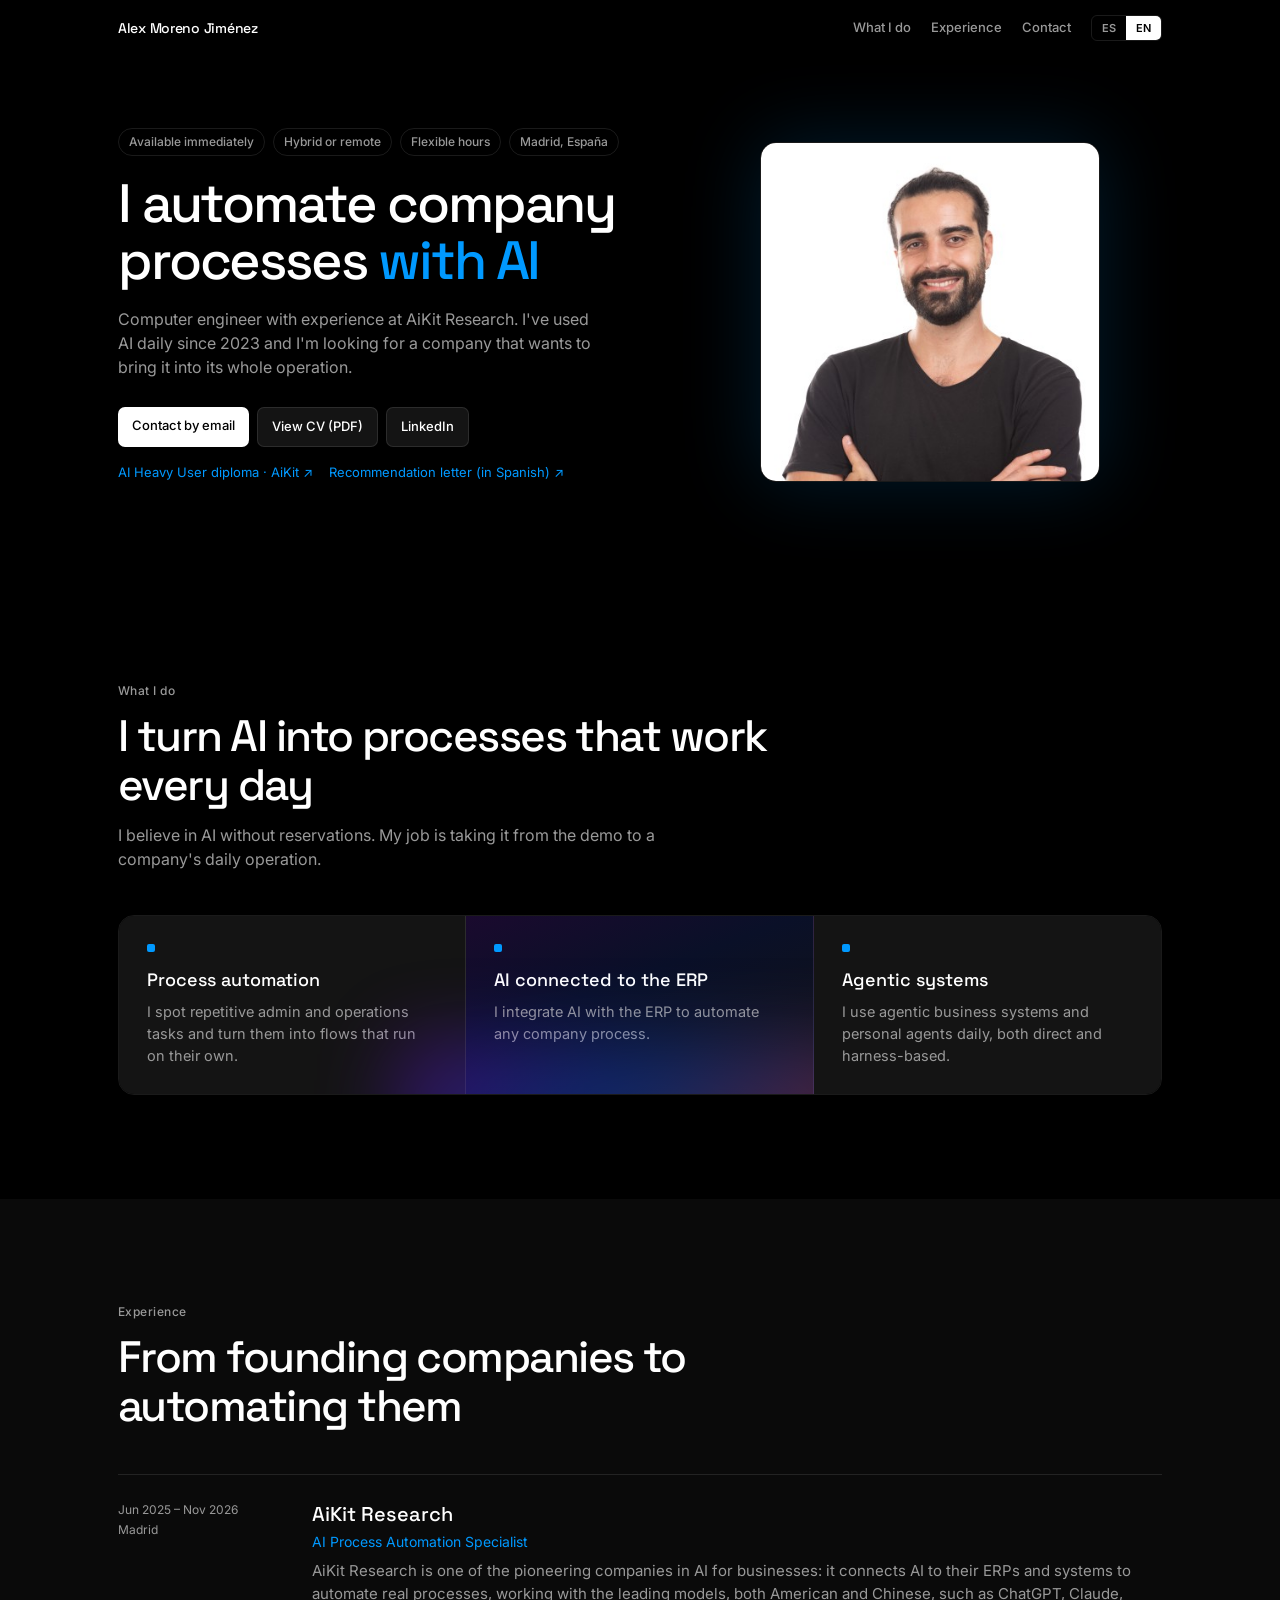
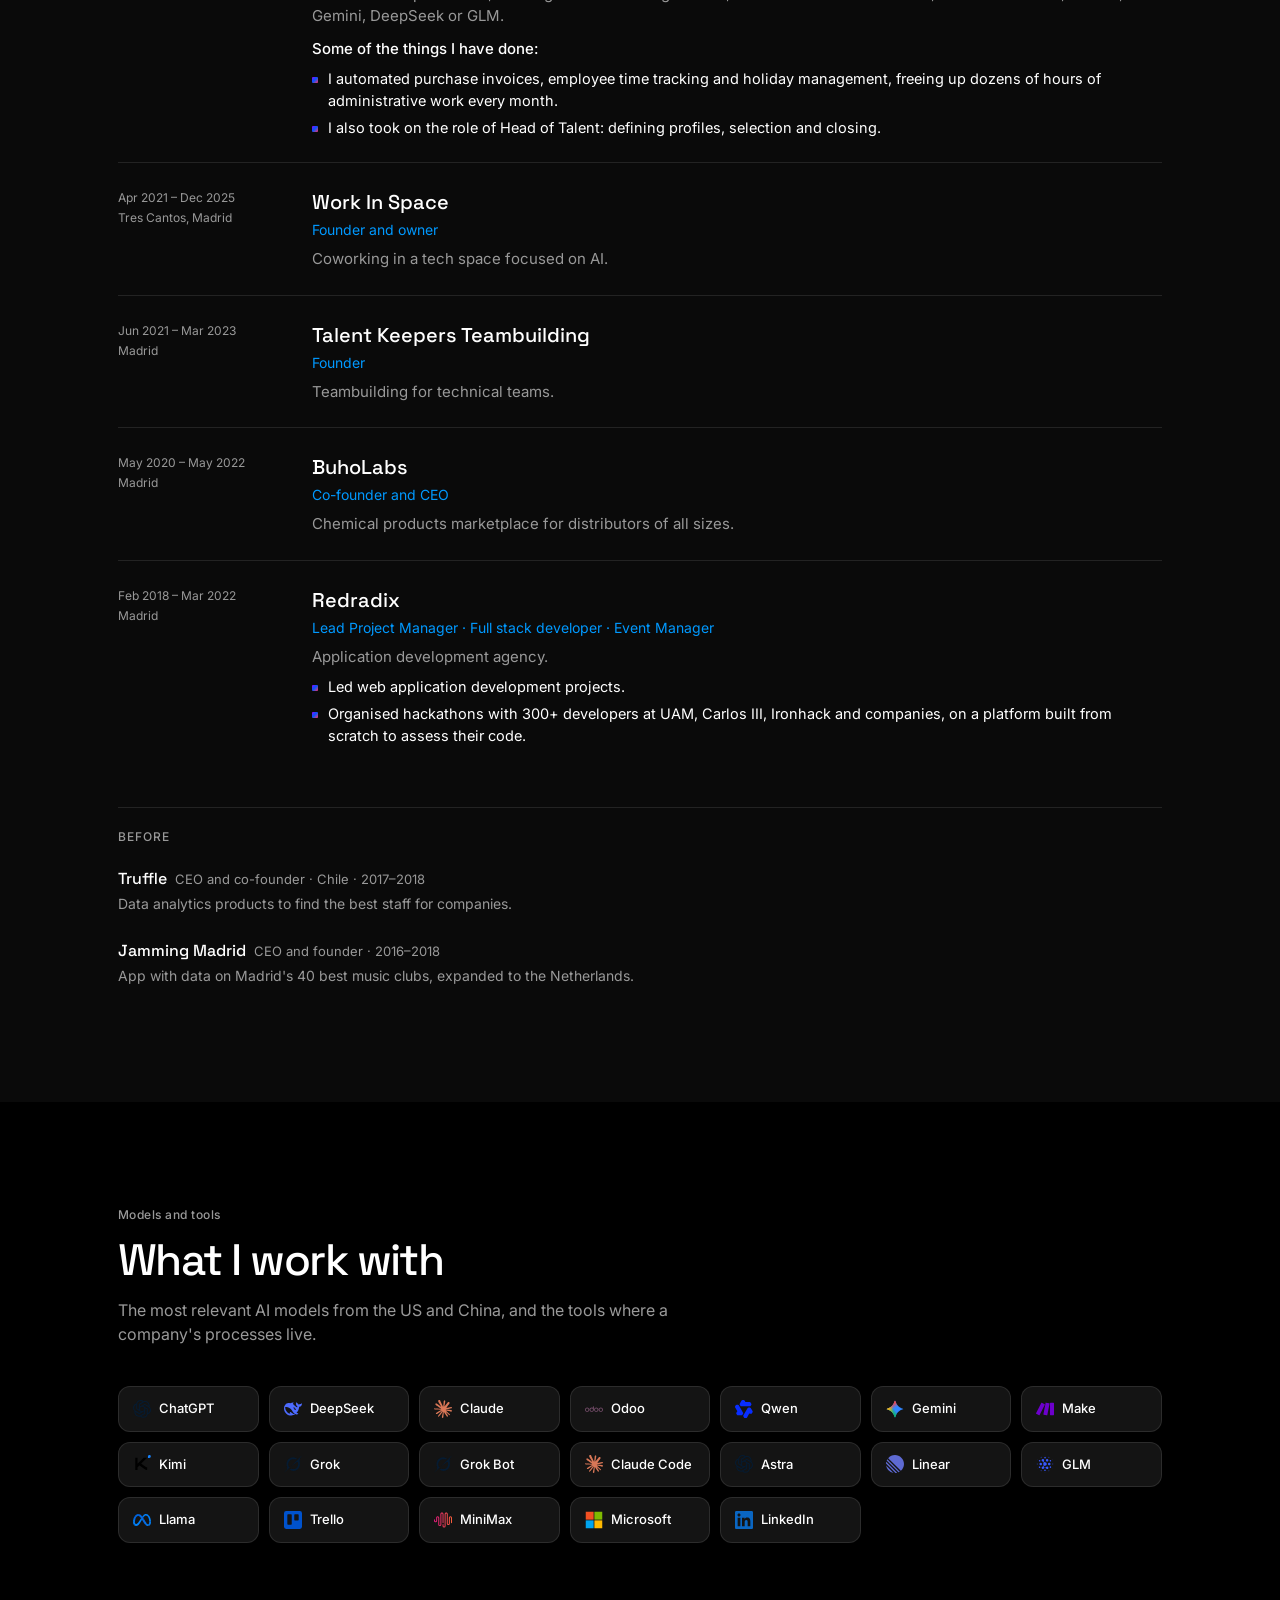
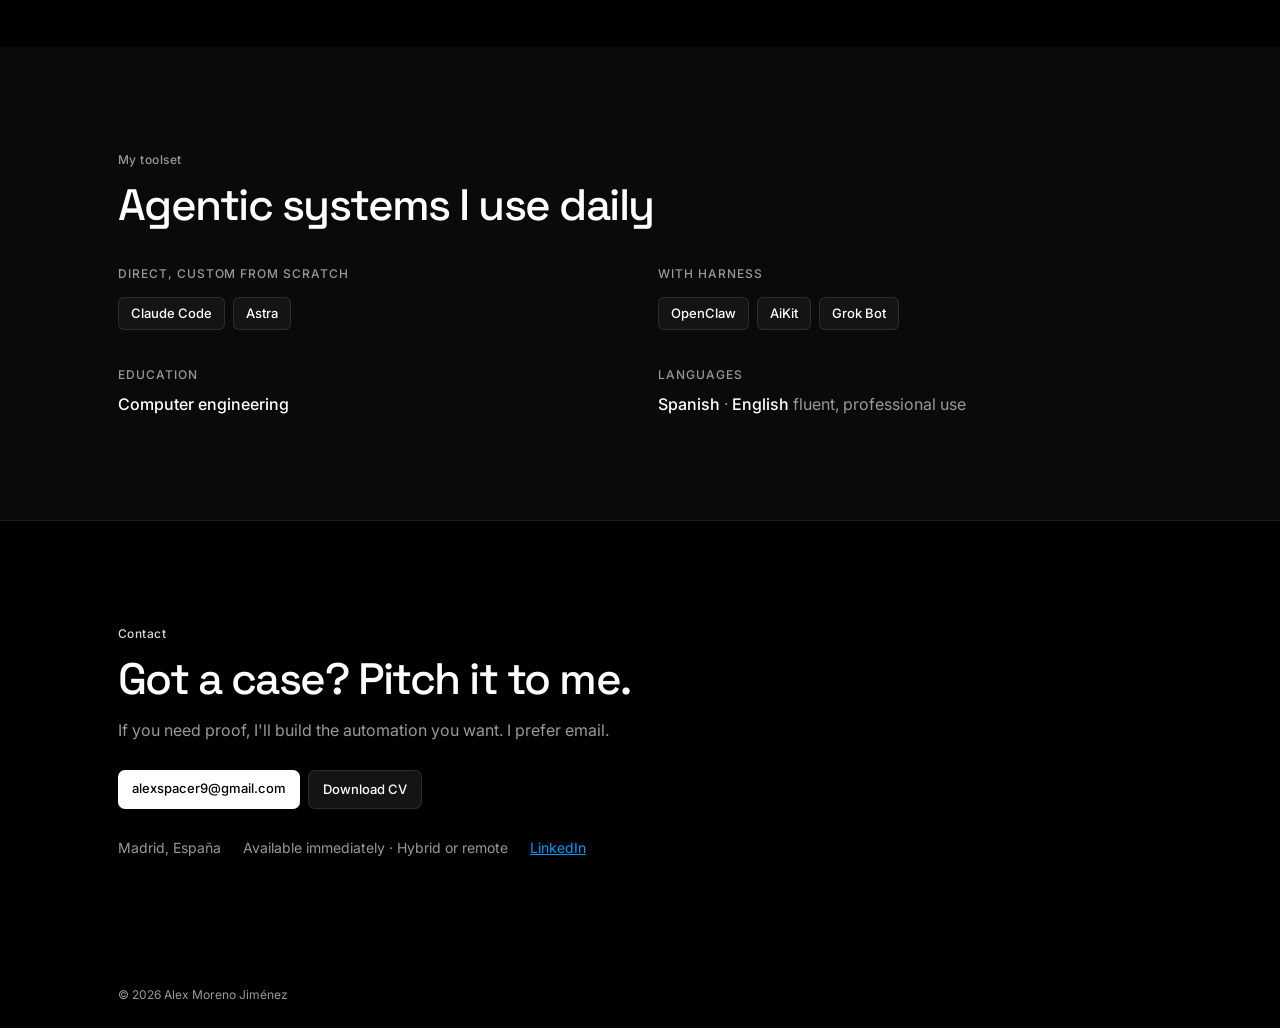
==== index.html @ 136ec81d "Initial: CV + web estilo framer" ====
<!DOCTYPE html>
<html lang="es">
<head>
<meta charset="utf-8">
<meta name="viewport" content="width=device-width,initial-scale=1">
<title>Alex Moreno Jiménez · Automatizador de procesos con IA</title>
<meta name="description" content="Ingeniero informático que automatiza procesos de empresa con IA. Automatizador de procesos en AiKit Research. Madrid, España.">
<link rel="icon" href="favicon.svg" type="image/svg+xml">
<link rel="icon" href="favicon-32.png" sizes="32x32" type="image/png">
<link rel="apple-touch-icon" href="apple-touch-icon.png">
<meta name="theme-color" content="#000000">
<style>
@font-face{font-family:Inter;src:url(fonts/Inter.ttf);font-weight:100 900;font-display:swap}
@font-face{font-family:"Space Grotesk";src:url(fonts/SpaceGrotesk.ttf);font-weight:300 700;font-display:swap}
:root{
  --bg:#000000; --surface:#141414; --ink:#ffffff; --muted:#999999;
  --line:rgba(255,255,255,.10); --accent:#0055ff; --glow:#0099ff;
  --radius:16px; --button-radius:7px; --content:1100px; --theme:#000000;
  --grad:linear-gradient(135deg,#9900ff 0%,#0055ff 45%,#ff3366 100%);
}
*{box-sizing:border-box;margin:0;padding:0}
html{scroll-behavior:smooth}
body{font-family:Inter,system-ui,sans-serif;color:var(--ink);background:var(--bg);line-height:1.5;font-size:16px;-webkit-font-smoothing:antialiased}
a{color:inherit}
.wrap{max-width:var(--content);margin:0 auto;padding:0 28px}
nav{position:fixed;top:0;left:0;right:0;z-index:10;transition:.25s}
nav .wrap{display:flex;align-items:center;justify-content:space-between;height:56px}
nav.s{background:rgba(0,0,0,.85);backdrop-filter:blur(12px);border-bottom:1px solid var(--line)}
.brand{font-family:"Space Grotesk",Inter,sans-serif;font-weight:500;text-decoration:none;font-size:14px;letter-spacing:-.02em}
.links{display:flex;gap:20px;align-items:center;font-size:13px;font-weight:500}
.links a{text-decoration:none;color:var(--muted)}.links a:hover{color:var(--ink)}
.lang{display:flex;border:1px solid var(--line);border-radius:6px;overflow:hidden}
.lang button{border:0;background:none;font:inherit;font-size:11px;font-weight:600;padding:4px 10px;color:var(--muted);cursor:pointer}
.lang button.on{background:#fff;color:#000}
.hero{padding:128px 0 96px;position:relative}
.hero .wrap{display:grid;grid-template-columns:1.2fr .8fr;gap:40px;align-items:end}
.av{display:inline-flex;gap:8px;flex-wrap:wrap;margin-bottom:20px}
.av span{font-size:12px;font-weight:500;color:var(--muted);border:1px solid var(--line);padding:4px 10px;border-radius:99px}
h1{font-family:"Space Grotesk",Inter,sans-serif;font-size:clamp(36px,4.5vw,54px);line-height:1.05;font-weight:500;letter-spacing:-.04em;max-width:16ch}
h1 b{font-weight:500;color:var(--glow)}
.tit{font-size:16px;margin-top:18px;max-width:480px;color:var(--muted)}
.cta{display:flex;gap:8px;flex-wrap:wrap;margin-top:28px}
.btn{display:inline-block;text-decoration:none;font-weight:500;font-size:13px;padding:9px 14px;border-radius:var(--button-radius);transition:.2s}
.btn.p{background:#fff;color:#000}.btn.p:hover{opacity:.9}
.btn.g{background:var(--surface);color:var(--ink);border:1px solid var(--line)}.btn.g:hover{border-color:rgba(255,255,255,.25)}
.ph{width:100%;max-width:340px;aspect-ratio:1;border-radius:var(--radius);object-fit:cover;border:1px solid var(--line);box-shadow:0 0 80px rgba(0,153,255,.18)}
.proof{display:flex;gap:16px;flex-wrap:wrap;margin-top:16px;font-size:13px}
.proof a{color:var(--glow);text-decoration:none}.proof a:hover{text-decoration:underline}
section{padding:104px 0}
.eyebrow{font-size:12px;font-weight:500;color:var(--muted);margin-bottom:12px;letter-spacing:.04em}
h2{font-family:"Space Grotesk",Inter,sans-serif;font-size:clamp(28px,3.5vw,44px);font-weight:500;letter-spacing:-.035em;line-height:1.1;max-width:700px}
h2 b{font-weight:500}
.lead{color:var(--muted);font-size:16px;max-width:560px;margin-top:14px}
.cards{display:grid;grid-template-columns:repeat(3,1fr);gap:0;margin-top:44px;border:1px solid var(--line);border-radius:var(--radius);overflow:hidden}
.card{padding:28px;background:var(--surface);border-right:1px solid var(--line);position:relative}
.card:last-child{border-right:0}
.card:nth-child(2){background:linear-gradient(160deg,#1a0a2e 0%,#0a1028 40%,#141414 100%)}
.card:nth-child(2)::after{content:"";position:absolute;inset:auto -20% -40% -20%;height:70%;background:var(--grad);opacity:.35;filter:blur(40px);pointer-events:none}
.dot{width:8px;height:8px;border-radius:2px;background:var(--glow);margin-bottom:14px}
.card h3{font-family:"Space Grotesk",Inter,sans-serif;font-size:18px;font-weight:500;margin-bottom:8px;position:relative}
.card p{color:var(--muted);font-size:14.5px;position:relative}
.tint{background:#0a0a0a}
.tl{margin-top:44px}
.tl article{display:grid;grid-template-columns:170px 1fr;gap:24px;padding:24px 0;border-top:1px solid var(--line)}
.tl .d{font-size:13px;color:var(--muted)}.tl .d span{display:block;margin-top:2px;font-size:12px}
.tl h3{font-family:"Space Grotesk",Inter,sans-serif;font-size:20px;font-weight:500}
.tl .rol{color:var(--glow);font-size:14px;margin:2px 0 8px}
.tl p.x{color:var(--muted);font-size:15px}
.tl p.it{margin-top:10px;color:var(--ink);font-weight:500}
.tl ul{margin-top:8px;list-style:none}
.tl li{position:relative;padding-left:16px;font-size:14.5px;margin-top:5px}
.tl li:before{content:"";position:absolute;left:0;top:9px;width:6px;height:6px;border-radius:1px;background:var(--grad)}
.before{margin-top:36px;border-top:1px solid var(--line);padding-top:20px}
.before h3{font-size:12px;font-weight:500;color:var(--muted);margin-bottom:8px;letter-spacing:.08em;text-transform:uppercase}
.before article{padding:12px 0}
.before h4{font-family:"Space Grotesk",Inter,sans-serif;font-size:16px;font-weight:500;display:inline}
.before .m{color:var(--muted);font-size:13px;margin-left:8px}
.before p{color:var(--muted);font-size:14px;margin-top:2px}
.pills{display:flex;flex-wrap:wrap;gap:8px;margin-top:14px}
.pills span{background:var(--surface);border:1px solid var(--line);color:var(--ink);font-weight:500;font-size:13px;padding:6px 12px;border-radius:6px}
.two{display:grid;grid-template-columns:1fr 1fr;gap:36px;margin-top:36px}
.two h3{font-size:12px;font-weight:500;letter-spacing:.08em;text-transform:uppercase;color:var(--muted)}
.two p{color:var(--muted);margin-top:8px}.two p b{color:var(--ink);font-weight:500}
.cloud{list-style:none;display:grid;grid-template-columns:repeat(auto-fill,minmax(140px,1fr));gap:10px;margin-top:40px}
.cloud li{display:inline-flex;align-items:center;gap:8px;background:var(--surface);border:1px solid var(--line);border-radius:12px;padding:12px 14px;font-weight:500;font-size:13px}
.cloud li img{width:18px;height:18px;object-fit:contain}
.contact{background:var(--bg);border-top:1px solid var(--line)}
.contact .eyebrow{color:var(--muted)}
.contact h2{color:var(--ink)}
.contact .lead{color:var(--muted)}
.contact .meta{margin-top:28px;display:flex;gap:22px;flex-wrap:wrap;font-size:14px;color:var(--muted)}
.contact .meta a{color:var(--glow)}
footer{padding:24px 0;font-size:12px;color:var(--muted)}
@media(max-width:860px){
.links a.h{display:none}
.hero .wrap{grid-template-columns:1fr}
.ph{max-width:200px}
section{padding:72px 0}.cards,.two{grid-template-columns:1fr}.card{border-right:0;border-bottom:1px solid var(--line)}
.tl article{grid-template-columns:1fr;gap:6px}
}

</style>
</head>
<body>
<nav id="nav"><div class="wrap">
<a class="brand" href="#top">Alex Moreno Jiménez</a>
<div class="links">
<a class="h" href="#hago" data-es="Qué hago" data-en="What I do">Qué hago</a>
<a class="h" href="#trayectoria" data-es="Trayectoria" data-en="Experience">Trayectoria</a>
<a class="h" href="#contacto" data-es="Contacto" data-en="Contact">Contacto</a>
<div class="lang"><button id="bes" class="on">ES</button><button id="ben">EN</button></div>
</div></div></nav>

<header class="hero" id="top"><div class="wrap">
<div class="hero-copy">
<div class="av"><span data-es="Disponibilidad inmediata" data-en="Available immediately">Disponibilidad inmediata</span><span data-es="Híbrido o remoto" data-en="Hybrid or remote">Híbrido o remoto</span><span data-es="Horario flexible" data-en="Flexible hours">Horario flexible</span><span>Madrid, España</span></div>
<h1 data-es="Automatizo procesos de empresa <b>con IA</b>" data-en="I automate company processes <b>with AI</b>">Automatizo procesos de empresa <b>con IA</b></h1>
<p class="tit" data-es="Ingeniero informático con experiencia en AiKit Research. Uso IA a diario desde 2023 y busco una empresa que quiera llevarla a toda su operación." data-en="Computer engineer with experience at AiKit Research. I've used AI daily since 2023 and I'm looking for a company that wants to bring it into its whole operation.">Ingeniero informático con experiencia en AiKit Research. Uso IA a diario desde 2023 y busco una empresa que quiera llevarla a toda su operación.</p>
<div class="cta">
<a class="btn p" href="mailto:alexspacer9@gmail.com" data-es="Contactar por correo" data-en="Contact by email">Contactar por correo</a>
<a class="btn g" id="cv" href="cv/CV_AlexMoreno_ES.pdf" data-es="Ver CV (PDF)" data-en="View CV (PDF)">Ver CV (PDF)</a>
<a class="btn g" href="https://www.linkedin.com/in/alex-moreno-jim%C3%A9nez-33b404128/" target="_blank" rel="noopener">LinkedIn</a>
</div>
<p class="proof"><a href="docs/Diploma_AIHeavyUser_AiKit.pdf" target="_blank" rel="noopener" data-es="Diploma AI Heavy User · AiKit ↗" data-en="AI Heavy User diploma · AiKit ↗">Diploma AI Heavy User · AiKit ↗</a><a href="docs/Carta_Recomendacion_AiKit.pdf" target="_blank" rel="noopener" data-es="Carta de recomendación ↗" data-en="Recommendation letter (in Spanish) ↗">Carta de recomendación ↗</a></p>
</div>
<img class="ph" src="foto.jpg" alt="Alex Moreno Jiménez">
</div></header>

<section id="hago"><div class="wrap">
<p class="eyebrow" data-es="Qué hago" data-en="What I do">Qué hago</p>
<h2 data-es="Convierto la IA en procesos que <b>funcionan cada día</b>" data-en="I turn AI into processes that <b>work every day</b>">Convierto la IA en procesos que <b>funcionan cada día</b></h2>
<p class="lead" data-es="Creo en la IA sin reservas. Mi trabajo es llevarla de la demo a la operación diaria de una empresa." data-en="I believe in AI without reservations. My job is taking it from the demo to a company's daily operation.">Creo en la IA sin reservas. Mi trabajo es llevarla de la demo a la operación diaria de una empresa.</p>
<div class="cards">
<div class="card"><div class="dot"></div><h3 data-es="Automatización de procesos" data-en="Process automation">Automatización de procesos</h3><p data-es="Detecto tareas repetitivas de administración y operación, y las convierto en flujos que funcionan solos." data-en="I spot repetitive admin and operations tasks and turn them into flows that run on their own.">Detecto tareas repetitivas de administración y operación, y las convierto en flujos que funcionan solos.</p></div>
<div class="card"><div class="dot"></div><h3 data-es="IA conectada al ERP" data-en="AI connected to the ERP">IA conectada al ERP</h3><p data-es="Integro la IA con el ERP para automatizar cualquier proceso de la empresa." data-en="I integrate AI with the ERP to automate any company process.">Integro la IA con el ERP para automatizar cualquier proceso de la empresa.</p></div>
<div class="card"><div class="dot"></div><h3 data-es="Sistemas agénticos" data-en="Agentic systems">Sistemas agénticos</h3><p data-es="Uso a diario sistemas agénticos empresariales y agentes personales, directos o con harness." data-en="I use agentic business systems and personal agents daily, both direct and harness-based.">Uso a diario sistemas agénticos empresariales y agentes personales, directos o con harness.</p></div>
</div>
</div></section>

<section class="tint" id="trayectoria"><div class="wrap">
<p class="eyebrow" data-es="Trayectoria" data-en="Experience">Trayectoria</p>
<h2 data-es="De fundar empresas a <b>automatizarlas</b>" data-en="From founding companies to <b>automating them</b>">De fundar empresas a <b>automatizarlas</b></h2>
<div class="tl">
<article><div class="d"><span data-es="jun. 2025 – nov. 2026" data-en="Jun 2025 – Nov 2026">jun. 2025 – nov. 2026</span><span>Madrid</span></div><div><h3>AiKit Research</h3><p class="rol" data-es="Automatizador de procesos con IA" data-en="AI Process Automation Specialist">Automatizador de procesos con IA</p><p class="x" data-es="AiKit Research es una de las empresas pioneras en IA para empresas: conecta la IA con sus ERP y sus sistemas para automatizar procesos reales, trabajando con los principales modelos, tanto estadounidenses como chinos, como ChatGPT, Claude, Gemini, DeepSeek o GLM." data-en="AiKit Research is one of the pioneering companies in AI for businesses: it connects AI to their ERPs and systems to automate real processes, working with the leading models, both American and Chinese, such as ChatGPT, Claude, Gemini, DeepSeek or GLM.">AiKit Research es una de las empresas pioneras en IA para empresas: conecta la IA con sus ERP y sus sistemas para automatizar procesos reales, trabajando con los principales modelos, tanto estadounidenses como chinos, como ChatGPT, Claude, Gemini, DeepSeek o GLM.</p><p class="x it" data-es="Algunas de las cosas que he hecho:" data-en="Some of the things I have done:">Algunas de las cosas que he hecho:</p><ul><li data-es="Automaticé las facturas de compras, el fichaje y la gestión de vacaciones, liberando decenas de horas al mes de trabajo administrativo." data-en="I automated purchase invoices, employee time tracking and holiday management, freeing up dozens of hours of administrative work every month.">Automaticé las facturas de compras, el fichaje y la gestión de vacaciones, liberando decenas de horas al mes de trabajo administrativo.</li><li data-es="Asumí también el rol de Head of Talent: definición de perfiles, selección y cierre." data-en="I also took on the role of Head of Talent: defining profiles, selection and closing.">Asumí también el rol de Head of Talent: definición de perfiles, selección y cierre.</li></ul></div></article>
<article><div class="d"><span data-es="abr. 2021 – dic. 2025" data-en="Apr 2021 – Dec 2025">abr. 2021 – dic. 2025</span><span>Tres Cantos, Madrid</span></div><div><h3>Work In Space</h3><p class="rol" data-es="Fundador y propietario" data-en="Founder and owner">Fundador y propietario</p><p class="x" data-es="Coworking en espacio tecnológico centrado en IA." data-en="Coworking in a tech space focused on AI.">Coworking en espacio tecnológico centrado en IA.</p></div></article>
<article><div class="d"><span data-es="jun. 2021 – mar. 2023" data-en="Jun 2021 – Mar 2023">jun. 2021 – mar. 2023</span><span>Madrid</span></div><div><h3>Talent Keepers Teambuilding</h3><p class="rol" data-es="Fundador" data-en="Founder">Fundador</p><p class="x" data-es="Teambuilding para equipos técnicos." data-en="Teambuilding for technical teams.">Teambuilding para equipos técnicos.</p></div></article>
<article><div class="d"><span data-es="may. 2020 – may. 2022" data-en="May 2020 – May 2022">may. 2020 – may. 2022</span><span>Madrid</span></div><div><h3>BuhoLabs</h3><p class="rol" data-es="Cofundador y CEO" data-en="Co-founder and CEO">Cofundador y CEO</p><p class="x" data-es="Marketplace de productos químicos para distribuidores de todos los tamaños." data-en="Chemical products marketplace for distributors of all sizes.">Marketplace de productos químicos para distribuidores de todos los tamaños.</p></div></article>
<article><div class="d"><span data-es="feb. 2018 – mar. 2022" data-en="Feb 2018 – Mar 2022">feb. 2018 – mar. 2022</span><span>Madrid</span></div><div><h3>Redradix</h3><p class="rol" data-es="Lead Project Manager · Desarrollador full stack · Event Manager" data-en="Lead Project Manager · Full stack developer · Event Manager">Lead Project Manager · Desarrollador full stack · Event Manager</p><p class="x" data-es="Agencia de desarrollo de aplicaciones." data-en="Application development agency.">Agencia de desarrollo de aplicaciones.</p>
<ul><li data-es="Lideré proyectos de desarrollo de aplicaciones web." data-en="Led web application development projects.">Lideré proyectos de desarrollo de aplicaciones web.</li>
<li data-es="Organicé hackathons con más de 300 desarrolladores en la UAM, la Carlos III, Ironhack y empresas, con una plataforma creada desde cero para evaluar su código." data-en="Organised hackathons with 300+ developers at UAM, Carlos III, Ironhack and companies, on a platform built from scratch to assess their code.">Organicé hackathons con más de 300 desarrolladores en la UAM, la Carlos III, Ironhack y empresas, con una plataforma creada desde cero para evaluar su código.</li></ul></div></article>
</div>
<div class="before">
<h3 data-es="Antes" data-en="Before">Antes</h3>
<article><h4>Truffle</h4><span class="m" data-es="CEO y cofundador · Chile · 2017–2018" data-en="CEO and co-founder · Chile · 2017–2018">CEO y cofundador · Chile · 2017–2018</span><p data-es="Productos de análisis de datos para encontrar al mejor personal para las empresas." data-en="Data analytics products to find the best staff for companies.">Productos de análisis de datos para encontrar al mejor personal para las empresas.</p></article>
<article><h4>Jamming Madrid</h4><span class="m" data-es="CEO y fundador · 2016–2018" data-en="CEO and founder · 2016–2018">CEO y fundador · 2016–2018</span><p data-es="App con los datos de los 40 mejores clubes de música de Madrid, ampliada a Países Bajos." data-en="App with data on Madrid's 40 best music clubs, expanded to the Netherlands.">App con los datos de los 40 mejores clubes de música de Madrid, ampliada a Países Bajos.</p></article>
</div>
</div></section>

<section id="stack"><div class="wrap">
<p class="eyebrow" data-es="Modelos y herramientas" data-en="Models and tools">Modelos y herramientas</p>
<h2 data-es="Con lo que <b>trabajo</b>" data-en="What I <b>work with</b>">Con lo que <b>trabajo</b></h2>
<p class="lead" data-es="Los modelos de IA más relevantes de EE. UU. y China, y las herramientas donde viven los procesos de una empresa." data-en="The most relevant AI models from the US and China, and the tools where a company's processes live.">Los modelos de IA más relevantes de EE. UU. y China, y las herramientas donde viven los procesos de una empresa.</p>
<ul class="cloud">
<li class="m l" style="--d:0s"><img src="logos/openai.svg" alt="">ChatGPT</li>
<li class="m" style="--d:-1.4s"><img src="logos/deepseek-color.svg" alt="">DeepSeek</li>
<li class="m l" style="--d:-3s"><img src="logos/claude-color.svg" alt="">Claude</li>
<li class="t" style="--d:-2s"><img src="logos/odoo.svg" alt="">Odoo</li>
<li class="m" style="--d:-4.2s"><img src="logos/qwen-color.svg" alt="">Qwen</li>
<li class="m l" style="--d:-.8s"><img src="logos/gemini-color.svg" alt="">Gemini</li>
<li class="t" style="--d:-3.6s"><img src="logos/make.svg" alt="">Make</li>
<li class="m" style="--d:-5s"><img src="logos/kimi-color.svg" alt="">Kimi</li>
<li class="m l" style="--d:-2.4s"><img src="logos/grok.svg" alt="">Grok</li>
<li class="t" style="--d:-1.7s"><img src="logos/grok.svg" alt="">Grok Bot</li>
<li class="t" style="--d:-2.6s"><img src="logos/claude-color.svg" alt="">Claude Code</li>
<li class="t" style="--d:-3.9s"><img src="logos/openai.svg" alt="">Astra</li>
<li class="t" style="--d:-4.6s"><img src="logos/linear.svg" alt="">Linear</li>
<li class="m" style="--d:-1s"><img src="logos/zhipu-color.svg" alt="">GLM</li>
<li class="m" style="--d:-3.3s"><img src="logos/meta-color.svg" alt="">Llama</li>
<li class="t" style="--d:-5.4s"><img src="logos/trello.svg" alt="">Trello</li>
<li class="m" style="--d:-2.8s"><img src="logos/minimax-color.svg" alt="">MiniMax</li>
<li class="t" style="--d:-.4s"><img src="logos/microsoft.svg" alt="">Microsoft</li>
<li class="t" style="--d:-4s"><img src="logos/linkedin.svg" alt="">LinkedIn</li>
</ul>
</div></section>

<section class="tint" id="set"><div class="wrap">
<p class="eyebrow" data-es="Mi set de trabajo" data-en="My toolset">Mi set de trabajo</p>
<h2 data-es="Sistemas agénticos que <b>uso a diario</b>" data-en="Agentic systems I <b>use daily</b>">Sistemas agénticos que <b>uso a diario</b></h2>
<div class="two">
<div><h3 data-es="Directos, a medida desde cero" data-en="Direct, custom from scratch">Directos, a medida desde cero</h3><div class="pills"><span>Claude Code</span><span>Astra</span></div></div>
<div><h3 data-es="Con harness" data-en="With harness">Con harness</h3><div class="pills"><span>OpenClaw</span><span>AiKit</span><span>Grok Bot</span></div></div>
</div>
<div class="two">
<div><h3 data-es="Formación" data-en="Education">Formación</h3><p data-es="<b>Ingeniería informática</b>" data-en="<b>Computer engineering</b>"><b>Ingeniería informática</b></p></div>
<div><h3 data-es="Idiomas" data-en="Languages">Idiomas</h3><p data-es="<b>Español</b> · <b>Inglés</b> fluido, uso profesional" data-en="<b>Spanish</b> · <b>English</b> fluent, professional use"><b>Español</b> · <b>Inglés</b> fluido, uso profesional</p></div>
</div>
</div></section>

<section class="contact" id="contacto"><div class="wrap">
<p class="eyebrow" style="color:#fff;opacity:.85" data-es="Contacto" data-en="Contact">Contacto</p>
<h2 data-es="¿Tienes un caso? <b>Propónmelo.</b>" data-en="Got a case? <b>Pitch it to me.</b>">¿Tienes un caso? <b>Propónmelo.</b></h2>
<p class="lead" data-es="Si hace falta una prueba, hago la automatización que queráis. Prefiero el contacto por correo." data-en="If you need proof, I'll build the automation you want. I prefer email.">Si hace falta una prueba, hago la automatización que queráis. Prefiero el contacto por correo.</p>
<div class="cta"><a class="btn p" href="mailto:alexspacer9@gmail.com">alexspacer9@gmail.com</a><a class="btn g" id="cv2" href="cv/CV_AlexMoreno_ES.pdf" data-es="Descargar CV" data-en="Download CV">Descargar CV</a></div>
<div class="meta"><span>Madrid, España</span><span data-es="Disponibilidad inmediata · Híbrido o remoto" data-en="Available immediately · Hybrid or remote">Disponibilidad inmediata · Híbrido o remoto</span><a href="https://www.linkedin.com/in/alex-moreno-jim%C3%A9nez-33b404128/" target="_blank" rel="noopener">LinkedIn</a></div>
</div></section>
<footer><div class="wrap">© 2026 Alex Moreno Jiménez</div></footer>
<script>
const nav=document.getElementById('nav');
const sc=()=>nav.classList.toggle('s',scrollY>40);addEventListener('scroll',sc);sc();
function setLang(l){
  document.documentElement.lang=l;
  document.querySelectorAll('[data-'+l+']').forEach(e=>e.innerHTML=e.getAttribute('data-'+l));
  document.getElementById('bes').classList.toggle('on',l==='es');
  document.getElementById('ben').classList.toggle('on',l==='en');
  const u='cv/CV_AlexMoreno_'+l.toUpperCase()+'.pdf';
  const cv=document.getElementById('cv'), cv2=document.getElementById('cv2');
  if(cv)cv.href=u; if(cv2)cv2.href=u;
  localStorage.setItem('lang',l);
}
document.getElementById('bes').onclick=()=>setLang('es');
document.getElementById('ben').onclick=()=>setLang('en');
const q=new URLSearchParams(location.search).get('lang');
const s=q||localStorage.getItem('lang')||(navigator.language.startsWith('en')?'en':'es');
if(s==='en')setLang('en');
</script>
</body>
</html>
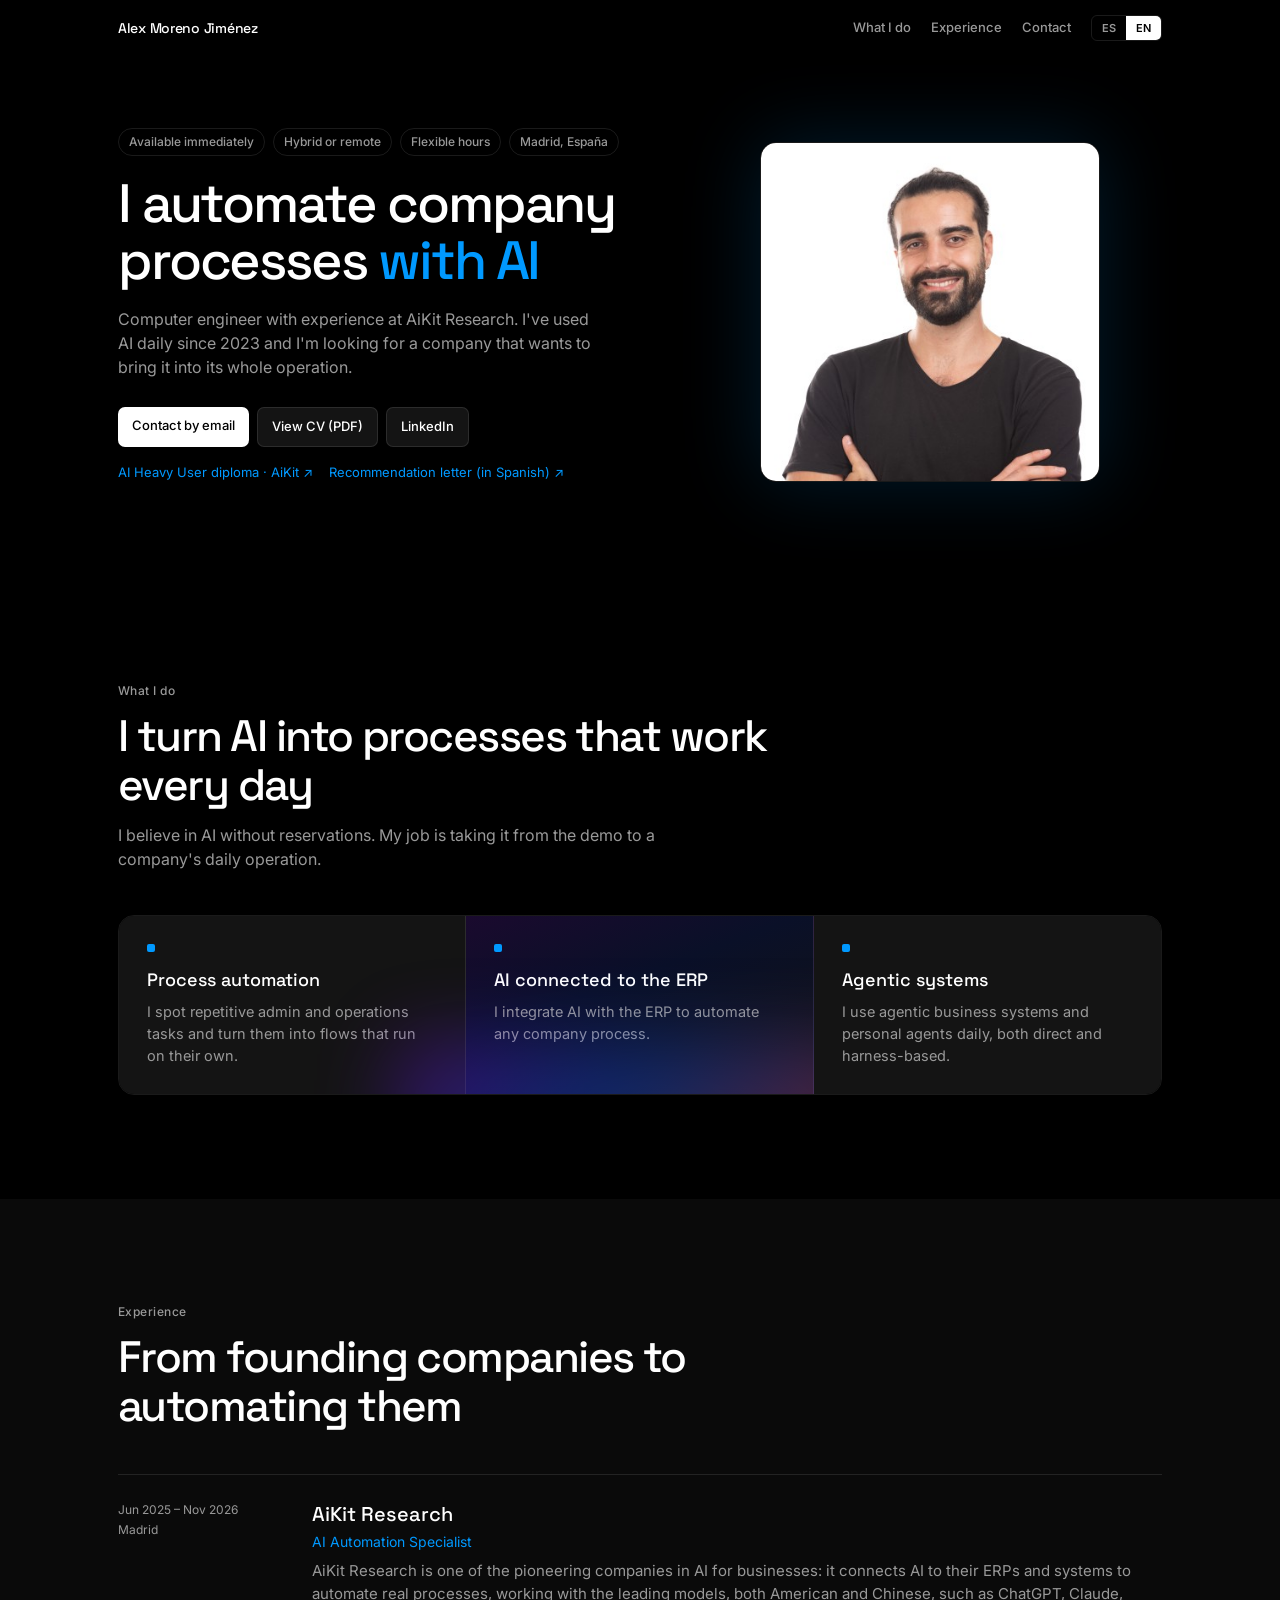
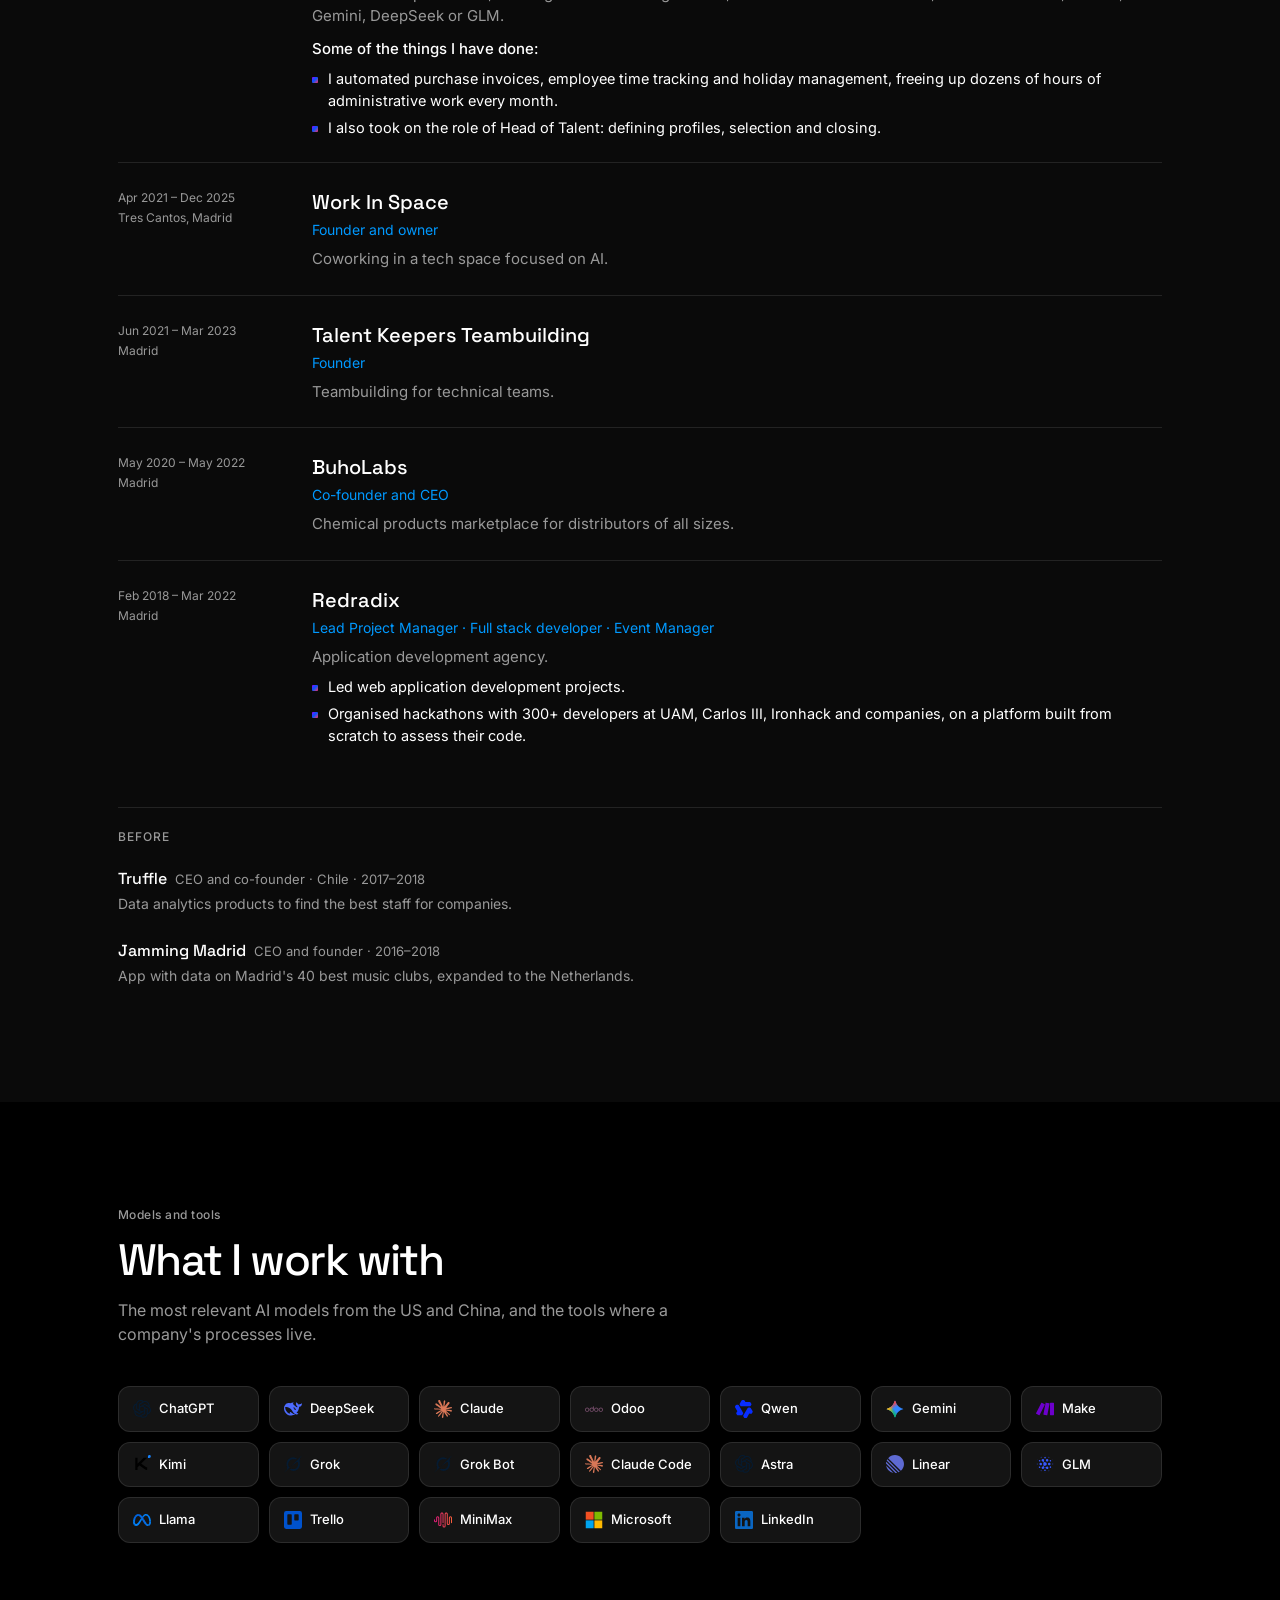
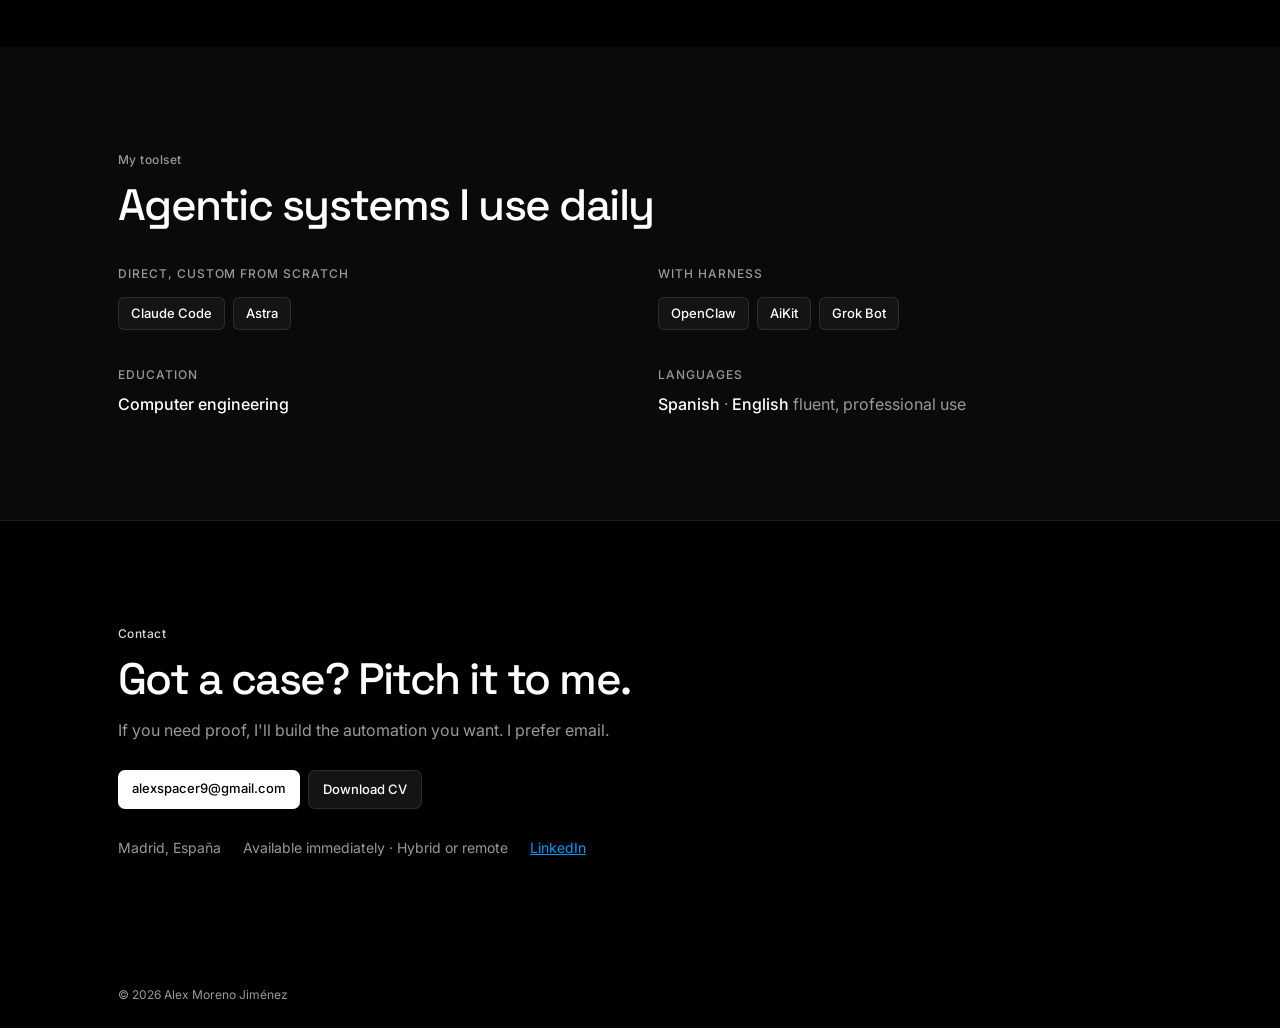
==== commit a8f9d9c0: "Titular: AI Automation Specialist (inbound)" ====
--- a/index.html
+++ b/index.html
@@ -3,8 +3,8 @@
 <head>
 <meta charset="utf-8">
 <meta name="viewport" content="width=device-width,initial-scale=1">
-<title>Alex Moreno Jiménez · Automatizador de procesos con IA</title>
-<meta name="description" content="Ingeniero informático que automatiza procesos de empresa con IA. Automatizador de procesos en AiKit Research. Madrid, España.">
+<title>Alex Moreno Jiménez · AI Automation Specialist</title>
+<meta name="description" content="Ingeniero informático que automatiza procesos de empresa con IA. AI Automation Specialist en AiKit Research. Madrid, España.">
 <link rel="icon" href="favicon.svg" type="image/svg+xml">
 <link rel="icon" href="favicon-32.png" sizes="32x32" type="image/png">
 <link rel="apple-touch-icon" href="apple-touch-icon.png">
@@ -141,7 +141,7 @@
 <p class="eyebrow" data-es="Trayectoria" data-en="Experience">Trayectoria</p>
 <h2 data-es="De fundar empresas a <b>automatizarlas</b>" data-en="From founding companies to <b>automating them</b>">De fundar empresas a <b>automatizarlas</b></h2>
 <div class="tl">
-<article><div class="d"><span data-es="jun. 2025 – nov. 2026" data-en="Jun 2025 – Nov 2026">jun. 2025 – nov. 2026</span><span>Madrid</span></div><div><h3>AiKit Research</h3><p class="rol" data-es="Automatizador de procesos con IA" data-en="AI Process Automation Specialist">Automatizador de procesos con IA</p><p class="x" data-es="AiKit Research es una de las empresas pioneras en IA para empresas: conecta la IA con sus ERP y sus sistemas para automatizar procesos reales, trabajando con los principales modelos, tanto estadounidenses como chinos, como ChatGPT, Claude, Gemini, DeepSeek o GLM." data-en="AiKit Research is one of the pioneering companies in AI for businesses: it connects AI to their ERPs and systems to automate real processes, working with the leading models, both American and Chinese, such as ChatGPT, Claude, Gemini, DeepSeek or GLM.">AiKit Research es una de las empresas pioneras en IA para empresas: conecta la IA con sus ERP y sus sistemas para automatizar procesos reales, trabajando con los principales modelos, tanto estadounidenses como chinos, como ChatGPT, Claude, Gemini, DeepSeek o GLM.</p><p class="x it" data-es="Algunas de las cosas que he hecho:" data-en="Some of the things I have done:">Algunas de las cosas que he hecho:</p><ul><li data-es="Automaticé las facturas de compras, el fichaje y la gestión de vacaciones, liberando decenas de horas al mes de trabajo administrativo." data-en="I automated purchase invoices, employee time tracking and holiday management, freeing up dozens of hours of administrative work every month.">Automaticé las facturas de compras, el fichaje y la gestión de vacaciones, liberando decenas de horas al mes de trabajo administrativo.</li><li data-es="Asumí también el rol de Head of Talent: definición de perfiles, selección y cierre." data-en="I also took on the role of Head of Talent: defining profiles, selection and closing.">Asumí también el rol de Head of Talent: definición de perfiles, selección y cierre.</li></ul></div></article>
+<article><div class="d"><span data-es="jun. 2025 – nov. 2026" data-en="Jun 2025 – Nov 2026">jun. 2025 – nov. 2026</span><span>Madrid</span></div><div><h3>AiKit Research</h3><p class="rol" data-es="AI Automation Specialist" data-en="AI Automation Specialist">AI Automation Specialist</p><p class="x" data-es="AiKit Research es una de las empresas pioneras en IA para empresas: conecta la IA con sus ERP y sus sistemas para automatizar procesos reales, trabajando con los principales modelos, tanto estadounidenses como chinos, como ChatGPT, Claude, Gemini, DeepSeek o GLM." data-en="AiKit Research is one of the pioneering companies in AI for businesses: it connects AI to their ERPs and systems to automate real processes, working with the leading models, both American and Chinese, such as ChatGPT, Claude, Gemini, DeepSeek or GLM.">AiKit Research es una de las empresas pioneras en IA para empresas: conecta la IA con sus ERP y sus sistemas para automatizar procesos reales, trabajando con los principales modelos, tanto estadounidenses como chinos, como ChatGPT, Claude, Gemini, DeepSeek o GLM.</p><p class="x it" data-es="Algunas de las cosas que he hecho:" data-en="Some of the things I have done:">Algunas de las cosas que he hecho:</p><ul><li data-es="Automaticé las facturas de compras, el fichaje y la gestión de vacaciones, liberando decenas de horas al mes de trabajo administrativo." data-en="I automated purchase invoices, employee time tracking and holiday management, freeing up dozens of hours of administrative work every month.">Automaticé las facturas de compras, el fichaje y la gestión de vacaciones, liberando decenas de horas al mes de trabajo administrativo.</li><li data-es="Asumí también el rol de Head of Talent: definición de perfiles, selección y cierre." data-en="I also took on the role of Head of Talent: defining profiles, selection and closing.">Asumí también el rol de Head of Talent: definición de perfiles, selección y cierre.</li></ul></div></article>
 <article><div class="d"><span data-es="abr. 2021 – dic. 2025" data-en="Apr 2021 – Dec 2025">abr. 2021 – dic. 2025</span><span>Tres Cantos, Madrid</span></div><div><h3>Work In Space</h3><p class="rol" data-es="Fundador y propietario" data-en="Founder and owner">Fundador y propietario</p><p class="x" data-es="Coworking en espacio tecnológico centrado en IA." data-en="Coworking in a tech space focused on AI.">Coworking en espacio tecnológico centrado en IA.</p></div></article>
 <article><div class="d"><span data-es="jun. 2021 – mar. 2023" data-en="Jun 2021 – Mar 2023">jun. 2021 – mar. 2023</span><span>Madrid</span></div><div><h3>Talent Keepers Teambuilding</h3><p class="rol" data-es="Fundador" data-en="Founder">Fundador</p><p class="x" data-es="Teambuilding para equipos técnicos." data-en="Teambuilding for technical teams.">Teambuilding para equipos técnicos.</p></div></article>
 <article><div class="d"><span data-es="may. 2020 – may. 2022" data-en="May 2020 – May 2022">may. 2020 – may. 2022</span><span>Madrid</span></div><div><h3>BuhoLabs</h3><p class="rol" data-es="Cofundador y CEO" data-en="Co-founder and CEO">Cofundador y CEO</p><p class="x" data-es="Marketplace de productos químicos para distribuidores de todos los tamaños." data-en="Chemical products marketplace for distributors of all sizes.">Marketplace de productos químicos para distribuidores de todos los tamaños.</p></div></article>
